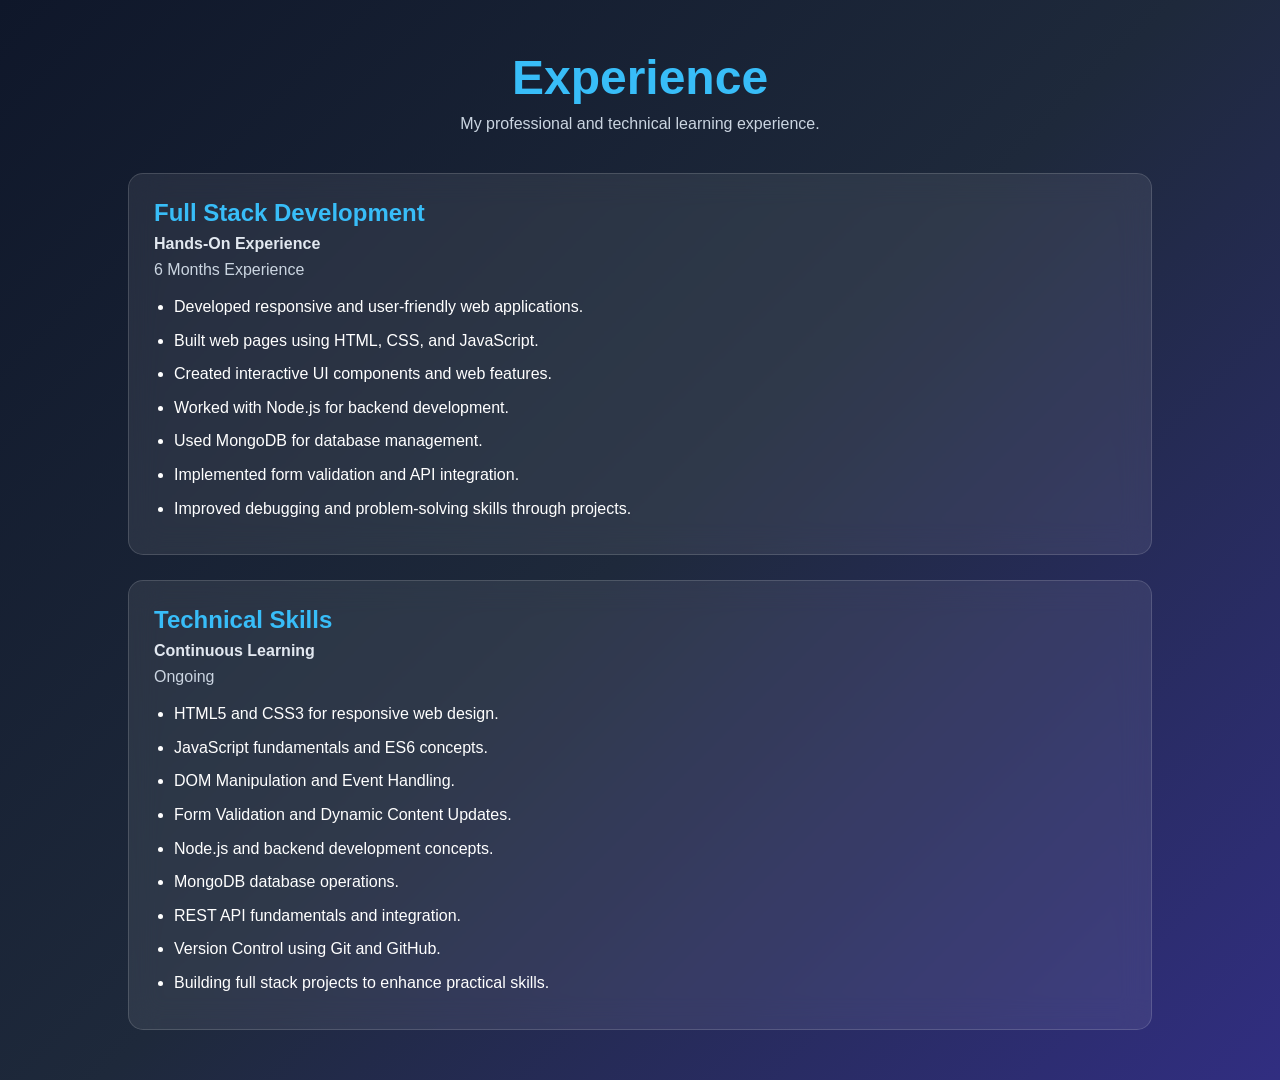
==== ExperiencePage.html @ 77ae72fe "initial project upload" ====
<!DOCTYPE html>
<html lang="en">
<head>
    <meta charset="UTF-8">
    <meta name="viewport" content="width=device-width, initial-scale=1.0">
    <title>Experience</title>
    <link rel="stylesheet" href="experience.css">
</head>
<body>

    <section class="experience-page">
        <h1>Experience</h1>

        <p class="subtitle">
            My professional and technical learning experience.
        </p>

        <div class="experience-container">

            <!-- Experience Card -->
            <div class="experience-card">
                <h2>Full Stack Development</h2>
                <h4>Hands-On Experience</h4>
                <span>6 Months Experience</span>

                <ul>
                    <li>Developed responsive and user-friendly web applications.</li>
                    <li>Built web pages using HTML, CSS, and JavaScript.</li>
                    <li>Created interactive UI components and web features.</li>
                    <li>Worked with Node.js for backend development.</li>
                    <li>Used MongoDB for database management.</li>
                    <li>Implemented form validation and API integration.</li>
                    <li>Improved debugging and problem-solving skills through projects.</li>
                </ul>
            </div>

            <!-- Skills & Learning Card -->
            <div class="experience-card">
                <h2>Technical Skills</h2>
                <h4>Continuous Learning</h4>
                <span>Ongoing</span>

                <ul>
                    <li>HTML5 and CSS3 for responsive web design.</li>
                    <li>JavaScript fundamentals and ES6 concepts.</li>
                    <li>DOM Manipulation and Event Handling.</li>
                    <li>Form Validation and Dynamic Content Updates.</li>
                    <li>Node.js and backend development concepts.</li>
                    <li>MongoDB database operations.</li>
                    <li>REST API fundamentals and integration.</li>
                    <li>Version Control using Git and GitHub.</li>
                    <li>Building full stack projects to enhance practical skills.</li>
                </ul>
            </div>

        </div>
    </section>

</body>
</html>
---- experience.css ----
*{
    margin: 0;
    padding: 0;
    box-sizing: border-box;
}
body{
    font-family: Arial, Helvetica, sans-serif;
    background: linear-gradient(
        135deg,
        #0F172A,
        #1E293B,
        #312E81
    );
    min-height: 100vh;
}
.experience-page{
    padding: 50px 10%;
}
.experience-page h1{
    text-align: center;
    color: #38BDF8;
    font-size: 48px;
    margin-bottom: 10px;
}
.subtitle{
    text-align: center;
    color: #CBD5E1;
    margin-bottom: 40px;
}
.experience-container{
    display: flex;
    flex-direction: column;
    gap: 25px;
}
.experience-card{
    background: rgba(255,255,255,0.08);
    backdrop-filter: blur(15px);
    border-radius: 15px;
    padding: 25px;
    border: 1px solid rgba(255,255,255,0.15);
    color: white;
    transition: 0.3s;
}
.experience-card:hover{
    transform: translateY(-5px);
    box-shadow: 0 10px 25px rgba(0,0,0,0.3);
}
.experience-card h2{
    color: #38BDF8;
    margin-bottom: 8px;
}
.experience-card h4{
    color: #E2E8F0;
    margin-bottom: 8px;
}
.experience-card span{
    display: inline-block;
    color: #CBD5E1;
    margin-bottom: 15px;
}
.experience-card ul{
    padding-left: 20px;
}
.experience-card li{
    margin-bottom: 8px;
    line-height: 1.6;
}
@media(max-width:768px){
    .experience-page{
        padding: 30px;
    }
    .experience-page h1{
        font-size: 36px;
    }
}
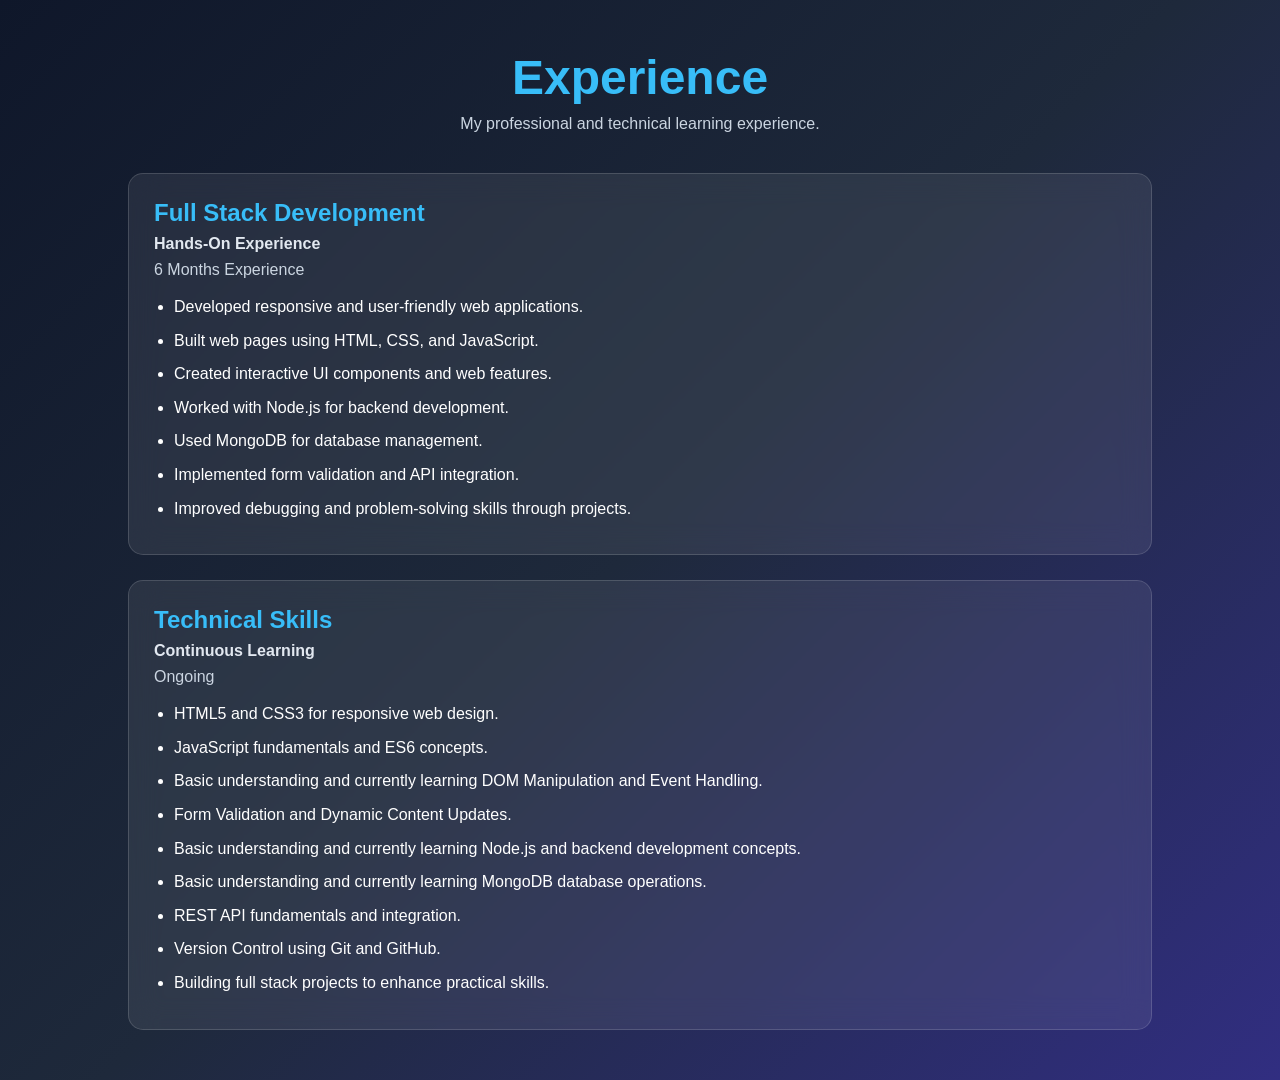
==== commit af51f7e4: "Update portfolio and login page" ====
--- a/ExperiencePage.html
+++ b/ExperiencePage.html
@@ -43,10 +43,10 @@
                 <ul>
                     <li>HTML5 and CSS3 for responsive web design.</li>
                     <li>JavaScript fundamentals and ES6 concepts.</li>
-                    <li>DOM Manipulation and Event Handling.</li>
+                    <li>Basic understanding and currently learning DOM Manipulation and Event Handling.</li>
                     <li>Form Validation and Dynamic Content Updates.</li>
-                    <li>Node.js and backend development concepts.</li>
-                    <li>MongoDB database operations.</li>
+                    <li>Basic understanding and currently learning Node.js and backend development concepts.</li>
+                    <li>Basic understanding and currently learning MongoDB database operations.</li>
                     <li>REST API fundamentals and integration.</li>
                     <li>Version Control using Git and GitHub.</li>
                     <li>Building full stack projects to enhance practical skills.</li>
